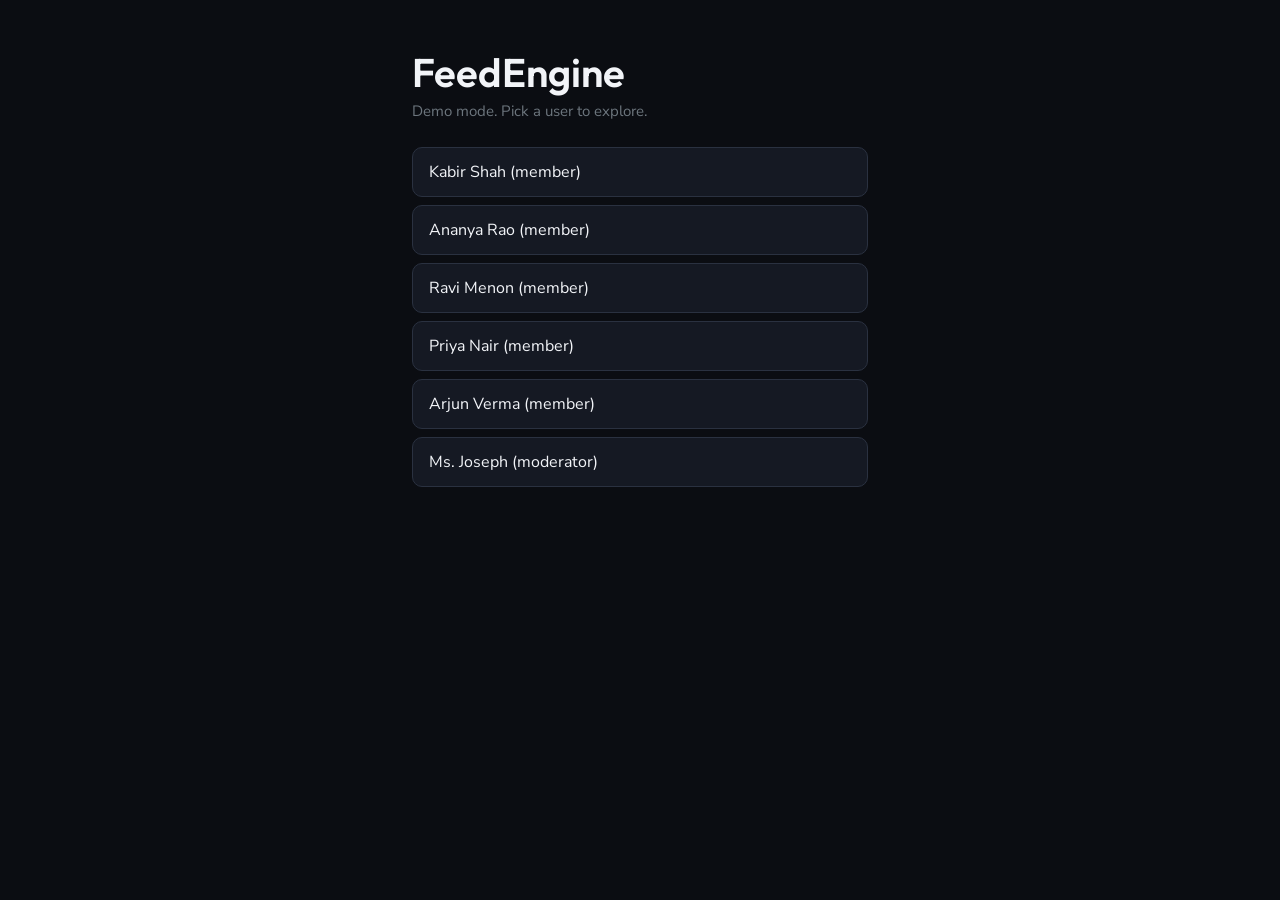
==== feed.html @ 220c7560 "Initial commit: Add Feed Engine project" ====
<!DOCTYPE html>
<html lang="en">
<head>
  <meta charset="UTF-8">
  <meta name="viewport" content="width=device-width, initial-scale=1.0">
  <title>FeedEngine – Feed</title>
  <link rel="stylesheet" href="https://cdn.jsdelivr.net/npm/bootstrap@5.3.3/dist/css/bootstrap.min.css">
  <link rel="stylesheet" href="css/styles.css">
  <link rel="preconnect" href="https://fonts.googleapis.com">
<link href="https://fonts.googleapis.com/css2?family=Nunito+Sans:wght@400;600&family=Outfit:wght@600&family=Roboto+Mono:wght@400&display=swap" rel="stylesheet">
</head>
<body>
 <main class="container py-4 feed-layout">
</head>
<body>
  <nav class="navbar bg-body-tertiary border-bottom">
    <div class="container">
      <span class="navbar-brand">FeedEngine</span>
      <button id="logout-btn" class="btn btn-sm btn-outline-danger">Logout</button>
    </div>
  </nav>

 <main class="container py-4 feed-layout">
  <h2 id="greeting" class="mb-3"></h2>

  <section class="composer" aria-label="Write a post">
    <textarea id="composer-text" class="form-control" rows="3"
      placeholder="What's happening in your club?" maxlength="280"></textarea>
    <div class="composer-footer">
      <span id="char-counter" class="counter">0 / 280</span>
      <button id="post-btn" class="btn btn-accent" disabled>Post</button>
    </div>
  </section>

  <ul id="post-list" class="post-list" role="feed" aria-label="Activity feed"></ul>
</main>
  <script type="module" src="js/feed.js"></script>
</body>
</html>
---- css/styles.css ----
:root {
  /* Surfaces */
  --bg-app: #0B0D12;
  --bg-surface: #151923;
  --bg-raised: #1E2430;
  --border: #2A3140;

  /* Text */
  --text-primary: #F2F4F8;
  --text-secondary: #A3ACBD;

  /* Accents */
  --accent: #7C5CFF;
  --live: #2EE6A6;
  --danger: #FF5C7A;

  /* Shape */
  --radius-card: 12px;
  --radius-btn: 10px;

  /* Type */
  --font-heading: 'Outfit', sans-serif;
  --font-body: 'Nunito Sans', sans-serif;
  --font-mono: 'Roboto Mono', monospace;
}

body {
  background: var(--bg-app);
  color: var(--text-primary);
  font-family: var(--font-body);
  font-size: 15px;
  line-height: 1.5;
}

h1, h2, h3 {
  font-family: var(--font-heading);
  font-weight: 600;
}

:focus-visible {
  outline: 2px solid var(--accent);
  outline-offset: 0;
}

.feed-layout {
  max-width: 640px;
}

.composer,
.post-card {
  background: var(--bg-surface);
  border: 1px solid var(--border);
  border-radius: var(--radius-card);
  padding: 16px;
  margin-bottom: 12px;
}

.composer textarea {
  background: var(--bg-raised);
  border: 1px solid var(--border);
  color: var(--text-primary);
  border-radius: var(--radius-card);
}

.composer-footer {
  display: flex;
  justify-content: space-between;
  align-items: center;
  margin-top: 8px;
}

.counter {
  font-family: var(--font-mono);
  font-size: 12px;
  color: var(--text-secondary);
}

.btn-accent {
  background: var(--accent);
  color: #FFFFFF;
  border: none;
  border-radius: var(--radius-btn);
  font-family: var(--font-heading);
  font-weight: 600;
}

.btn-accent:disabled {
  opacity: 0.5;
}

.post-list {
  list-style: none;
  padding: 0;
  margin: 0;
}

.login-layout {
  max-width: 480px;
}

#user-list button {
  background: var(--bg-surface);
  border: 1px solid var(--border);
  border-radius: var(--radius-btn);
  color: var(--text-primary);
  padding: 12px 16px;
  min-height: 48px;
  font-family: var(--font-body);
}

#user-list button:hover {
  background: var(--bg-raised);
  border-color: var(--accent);
}
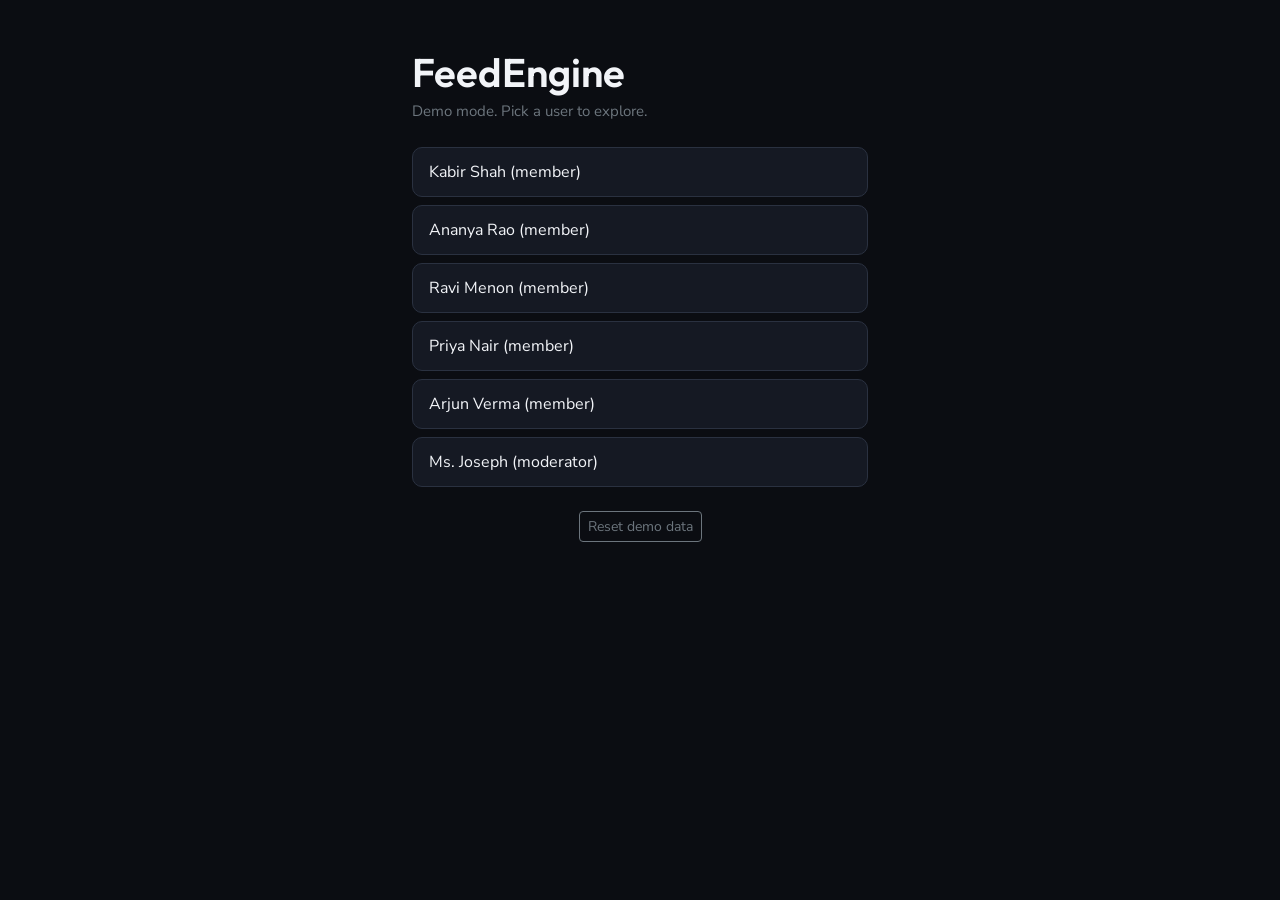
==== commit c6bb49cd: "Add post creation functionality" ====
--- a/feed.html
+++ b/feed.html
@@ -33,6 +33,9 @@
   </section>
 
   <ul id="post-list" class="post-list" role="feed" aria-label="Activity feed"></ul>
+  <div class="text-center my-3">
+  <button id="load-more-btn" class="btn btn-accent">Load more</button>
+  </div>
 </main>
   <script type="module" src="js/feed.js"></script>
 </body>
--- a/css/styles.css
+++ b/css/styles.css
@@ -111,4 +111,46 @@
 #user-list button:hover {
   background: var(--bg-raised);
   border-color: var(--accent);
+}
+
+.like-btn {
+  background: transparent;
+  border: 1px solid var(--border);
+  border-radius: var(--radius-btn);
+  color: var(--text-secondary);
+  font-family: var(--font-mono);
+  margin-top: 8px;
+}
+
+.like-btn.is-liked,
+.like-btn[aria-pressed="true"] {
+  border-color: var(--accent);
+  color: var(--accent);
+}
+
+
+.comment-list {
+  list-style: none;
+  padding: 0;
+  margin: 12px 0 8px;
+  font-size: 14px;
+  color: var(--text-secondary);
+}
+
+.comment-list li {
+  padding: 6px 0;
+  border-top: 1px solid var(--border);
+}
+
+.comment-form {
+  display: flex;
+  gap: 8px;
+  margin-top: 8px;
+}
+
+.comment-form input {
+  background: var(--bg-raised);
+  border: 1px solid var(--border);
+  color: var(--text-primary);
+  border-radius: var(--radius-btn);
 }
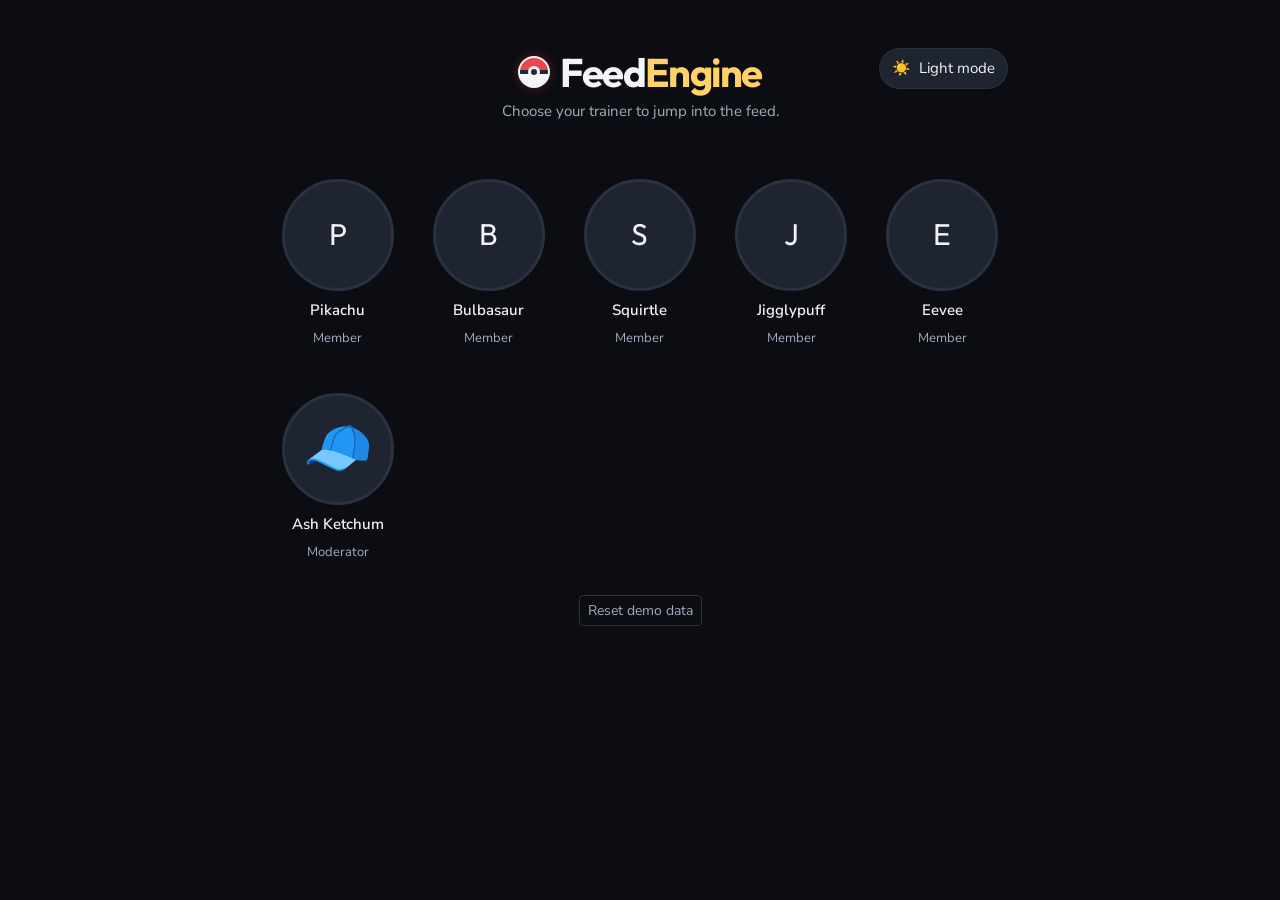
==== commit 979f039c: "Complete FeedEngine phases Co-authored-by: Copilot <223556219+Copilot@users.noreply.github.com>" ====
--- a/feed.html
+++ b/feed.html
@@ -4,39 +4,67 @@
   <meta charset="UTF-8">
   <meta name="viewport" content="width=device-width, initial-scale=1.0">
   <title>FeedEngine – Feed</title>
+  <script src="js/theme.js"></script>
   <link rel="stylesheet" href="https://cdn.jsdelivr.net/npm/bootstrap@5.3.3/dist/css/bootstrap.min.css">
   <link rel="stylesheet" href="css/styles.css">
   <link rel="preconnect" href="https://fonts.googleapis.com">
-<link href="https://fonts.googleapis.com/css2?family=Nunito+Sans:wght@400;600&family=Outfit:wght@600&family=Roboto+Mono:wght@400&display=swap" rel="stylesheet">
+  <link href="https://fonts.googleapis.com/css2?family=Nunito+Sans:wght@400;600&family=Outfit:wght@600&family=Roboto+Mono:wght@400&display=swap" rel="stylesheet">
 </head>
 <body>
- <main class="container py-4 feed-layout">
-</head>
-<body>
-  <nav class="navbar bg-body-tertiary border-bottom">
+  <nav class="navbar pokemon-navbar border-bottom" aria-label="Site">
     <div class="container">
-      <span class="navbar-brand">FeedEngine</span>
-      <button id="logout-btn" class="btn btn-sm btn-outline-danger">Logout</button>
+      <a class="navbar-brand pokemon-brand" href="feed.html">
+        <span class="pokemon-ball" aria-hidden="true"></span>
+        <span class="pokemon-brand-name">Feed<span class="pokemon-brand-accent">Engine</span></span>
+      </a>
+      <div class="navbar-actions">
+        <button id="theme-toggle" class="theme-toggle" type="button" aria-label="Switch to light mode">
+          <span class="theme-icon" aria-hidden="true">☀️</span>
+          <span class="theme-label">Light mode</span>
+        </button>
+        <button id="logout-btn" class="btn btn-sm btn-outline-danger" type="button">Logout</button>
+      </div>
     </div>
   </nav>
 
- <main class="container py-4 feed-layout">
-  <h2 id="greeting" class="mb-3"></h2>
+  <main class="container py-4 feed-layout app-main">
+    <div class="feed-heading">
+      <h1 id="greeting" class="mb-3"></h1>
+      <div class="feed-heading-actions">
+        <a id="my-profile-link" class="profile-link" href="profile.html">My profile</a>
+        <label class="following-filter">
+          <input id="following-only" type="checkbox">
+          <span>Following only</span>
+        </label>
+      </div>
+    </div>
 
-  <section class="composer" aria-label="Write a post">
-    <textarea id="composer-text" class="form-control" rows="3"
-      placeholder="What's happening in your club?" maxlength="280"></textarea>
-    <div class="composer-footer">
-      <span id="char-counter" class="counter">0 / 280</span>
-      <button id="post-btn" class="btn btn-accent" disabled>Post</button>
-    </div>
-  </section>
+    <section class="composer" aria-label="Write a post">
+      <label class="visually-hidden" for="composer-text">Write a post</label>
+      <textarea id="composer-text" class="form-control" rows="3"
+        placeholder="What's happening? Use @Name to mention a trainer." maxlength="280"></textarea>
+      <div class="composer-footer">
+        <span id="char-counter" class="counter">0 / 280</span>
+        <button id="post-btn" class="btn btn-accent" type="button" disabled>Post</button>
+      </div>
+      <p id="post-status" class="visually-hidden" aria-live="polite"></p>
+    </section>
 
-  <ul id="post-list" class="post-list" role="feed" aria-label="Activity feed"></ul>
-  <div class="text-center my-3">
-  <button id="load-more-btn" class="btn btn-accent">Load more</button>
-  </div>
-</main>
+    <section class="simulator-panel" aria-label="Activity simulator">
+      <div>
+        <strong>Activity simulator</strong>
+        <p id="simulator-status" class="mb-0 text-secondary">Paused. Start to simulate community activity.</p>
+      </div>
+      <button id="simulator-toggle" class="btn btn-sm btn-outline-secondary" type="button">Start simulator</button>
+    </section>
+
+    <ul id="post-list" class="post-list" role="feed" aria-label="Activity feed" aria-live="polite"></ul>
+    <div id="feed-sentinel" aria-hidden="true"></div>
+    <button id="load-more-btn" class="btn btn-outline-secondary load-more" type="button" hidden>Load more</button>
+  </main>
+
+  <script type="module" src="js/layout.js"></script>
+  <script type="module" src="js/notify.js"></script>
   <script type="module" src="js/feed.js"></script>
 </body>
-</html>+</html>
--- a/css/styles.css
+++ b/css/styles.css
@@ -10,9 +10,16 @@
   --text-secondary: #A3ACBD;
 
   /* Accents */
-  --accent: #7C5CFF;
+  --accent: #A48FFF;
+  --button-accent: #6246D8;
   --live: #2EE6A6;
   --danger: #FF5C7A;
+  --button-danger-text: #202733;
+  --badge-text: #202733;
+  --pokemon-red: #ED454E;
+  --pokemon-yellow: #FFD166;
+  --pokemon-dark: #202733;
+  --pokemon-light: #F2F4F8;
 
   /* Shape */
   --radius-card: 12px;
@@ -24,6 +31,27 @@
   --font-mono: 'Roboto Mono', monospace;
 }
 
+:root[data-theme="light"] {
+  color-scheme: light;
+  --bg-app: #F4F6FA;
+  --bg-surface: #FFFFFF;
+  --bg-raised: #E9EDF5;
+  --border: #D3D9E5;
+  --text-primary: #202733;
+  --text-secondary: #657084;
+  --accent: #6246D8;
+  --button-accent: #6246D8;
+  --live: #087F5B;
+  --danger: #D73756;
+  --button-danger-text: #FFFFFF;
+  --badge-text: #FFFFFF;
+  --pokemon-yellow: #B77700;
+}
+
+:root {
+  color-scheme: dark;
+}
+
 body {
   background: var(--bg-app);
   color: var(--text-primary);
@@ -37,6 +65,151 @@
   font-weight: 600;
 }
 
+.pokemon-brand {
+  display: inline-flex;
+  align-items: center;
+  justify-content: center;
+  gap: 10px;
+}
+
+.pokemon-brand-name {
+  color: var(--text-primary);
+  font-family: var(--font-heading);
+  font-weight: 700;
+  letter-spacing: -0.04em;
+}
+
+.pokemon-brand-accent {
+  color: var(--pokemon-yellow);
+}
+
+.pokemon-navbar .pokemon-brand-accent {
+  color: var(--pokemon-yellow);
+}
+
+.pokemon-ball {
+  position: relative;
+  display: inline-block;
+  width: 32px;
+  height: 32px;
+  flex: 0 0 32px;
+  border: 2px solid var(--pokemon-light);
+  border-radius: 50%;
+  background: linear-gradient(
+    to bottom,
+    var(--pokemon-red) 0 43%,
+    var(--pokemon-dark) 43% 57%,
+    var(--pokemon-light) 57% 100%
+  );
+  box-shadow: 0 0 12px rgb(237 69 78 / 30%);
+}
+
+.pokemon-ball::after {
+  position: absolute;
+  top: 50%;
+  left: 50%;
+  width: 12px;
+  height: 12px;
+  border: 3px solid var(--pokemon-light);
+  border-radius: 50%;
+  background: var(--pokemon-dark);
+  content: "";
+  transform: translate(-50%, -50%);
+}
+
+.pokemon-navbar {
+  background: var(--bg-surface);
+  border-color: var(--border) !important;
+}
+
+.pokemon-navbar .navbar-brand {
+  padding: 0;
+  font-size: 1.35rem;
+}
+
+.theme-toggle {
+  display: inline-flex;
+  align-items: center;
+  gap: 8px;
+  padding: 8px 12px;
+  border: 1px solid var(--border);
+  border-radius: 999px;
+  background: var(--bg-raised);
+  color: var(--text-primary);
+  font: inherit;
+  cursor: pointer;
+  transition: background-color 160ms ease, border-color 160ms ease;
+}
+
+.theme-toggle:hover {
+  border-color: var(--accent);
+  background: var(--bg-surface);
+}
+
+.theme-toggle:focus-visible {
+  outline-offset: 3px;
+}
+
+.theme-icon {
+  line-height: 1;
+}
+
+.login-header {
+  position: relative;
+}
+
+.login-theme-toggle {
+  position: absolute;
+  top: 0;
+  right: 0;
+}
+
+.navbar-actions {
+  display: flex;
+  align-items: center;
+  gap: 12px;
+}
+
+.navbar-actions .nav-link {
+  color: var(--text-primary);
+}
+
+.notification-bell {
+  position: relative;
+  display: inline-grid;
+  place-items: center;
+  width: 40px;
+  height: 40px;
+  border: 1px solid var(--border);
+  border-radius: 50%;
+  background: var(--bg-raised);
+  color: var(--text-primary);
+  font-size: 19px;
+  text-decoration: none;
+}
+
+.notification-bell:hover {
+  border-color: var(--accent);
+  color: var(--text-primary);
+}
+
+.notification-badge {
+  position: absolute;
+  top: -5px;
+  right: -5px;
+  min-width: 19px;
+  height: 19px;
+  padding: 0 4px;
+  border: 2px solid var(--bg-surface);
+  border-radius: 999px;
+  background: var(--danger);
+  color: var(--badge-text);
+  font-size: 11px;
+  font-weight: 700;
+  line-height: 15px;
+  text-align: center;
+}
+
 :focus-visible {
   outline: 2px solid var(--accent);
   outline-offset: 0;
@@ -46,6 +219,43 @@
   max-width: 640px;
 }
 
+.feed-heading {
+  display: flex;
+  align-items: center;
+  justify-content: space-between;
+  gap: 16px;
+}
+
+.feed-heading-actions {
+  display: flex;
+  align-items: center;
+  gap: 18px;
+}
+
+.profile-link {
+  color: var(--accent);
+  font-weight: 600;
+  text-decoration: none;
+}
+
+.profile-link:hover {
+  text-decoration: underline;
+}
+
+.following-filter {
+  display: inline-flex;
+  align-items: center;
+  gap: 8px;
+  color: var(--text-secondary);
+  white-space: nowrap;
+}
+
+.following-filter input {
+  width: 17px;
+  height: 17px;
+  accent-color: var(--accent);
+}
+
 .composer,
 .post-card {
   background: var(--bg-surface);
@@ -62,6 +272,15 @@
   border-radius: var(--radius-card);
 }
 
+.composer textarea::placeholder {
+  color: var(--text-secondary);
+  opacity: 1;
+}
+
+.text-secondary {
+  color: var(--text-secondary) !important;
+}
+
 .composer-footer {
   display: flex;
   justify-content: space-between;
@@ -76,7 +295,7 @@
 }
 
 .btn-accent {
-  background: var(--accent);
+  background: var(--button-accent);
   color: #FFFFFF;
   border: none;
   border-radius: var(--radius-btn);
@@ -88,69 +307,675 @@
   opacity: 0.5;
 }
 
+.btn-accent:hover:not(:disabled) {
+  background: color-mix(in srgb, var(--button-accent) 86%, #000000);
+}
+
+.btn-outline-secondary {
+  --bs-btn-color: var(--text-secondary);
+  --bs-btn-border-color: var(--border);
+  --bs-btn-hover-color: var(--text-primary);
+  --bs-btn-hover-bg: var(--bg-raised);
+  --bs-btn-hover-border-color: var(--accent);
+  --bs-btn-active-color: var(--text-primary);
+  --bs-btn-active-bg: var(--bg-raised);
+  --bs-btn-active-border-color: var(--accent);
+}
+
+.btn-outline-danger {
+  --bs-btn-color: var(--danger);
+  --bs-btn-border-color: var(--danger);
+  --bs-btn-hover-color: var(--button-danger-text);
+  --bs-btn-hover-bg: var(--danger);
+  --bs-btn-hover-border-color: var(--danger);
+  --bs-btn-active-color: var(--button-danger-text);
+  --bs-btn-active-bg: var(--danger);
+}
+
+.composer textarea:focus,
+.comment-form textarea:focus {
+  background: var(--bg-raised);
+  border-color: var(--accent);
+  color: var(--text-primary);
+  box-shadow: 0 0 0 0.2rem color-mix(in srgb, var(--accent) 25%, transparent);
+}
+
 .post-list {
   list-style: none;
   padding: 0;
   margin: 0;
 }
 
+.post-header {
+  display: flex;
+  align-items: flex-start;
+  justify-content: space-between;
+  gap: 12px;
+  margin-bottom: 12px;
+}
+
+.post-author {
+  color: var(--text-primary);
+  font-family: var(--font-heading);
+  font-weight: 600;
+  text-decoration: none;
+}
+
+.post-author:hover,
+.comment-item a:hover {
+  color: var(--accent);
+}
+
+.post-time,
+.comment-item time {
+  display: block;
+  color: var(--text-secondary);
+  font-size: 12px;
+}
+
+.post-content {
+  margin-bottom: 16px;
+  overflow-wrap: anywhere;
+  white-space: pre-wrap;
+}
+
+.hashtag {
+  color: var(--accent);
+  font-weight: 700;
+}
+
+.post-actions {
+  display: flex;
+  align-items: center;
+  flex-wrap: wrap;
+  gap: 16px;
+  border-top: 1px solid var(--border);
+  padding-top: 12px;
+}
+
+.post-action {
+  padding: 0;
+  border: 0;
+  background: none;
+  color: var(--text-secondary);
+  font: inherit;
+  text-decoration: none;
+  cursor: pointer;
+}
+
+.post-action:hover,
+.post-action.is-active {
+  color: var(--danger);
+}
+
+.post-detail-link {
+  margin-left: auto;
+  color: var(--accent);
+}
+
+.post-delete {
+  padding: 2px 8px;
+  border: 1px solid var(--border);
+  border-radius: 8px;
+  background: transparent;
+  color: var(--danger);
+  font: inherit;
+  font-size: 13px;
+}
+
+.post-delete:hover {
+  border-color: var(--danger);
+}
+
+.empty-state {
+  padding: 24px;
+  color: var(--text-secondary);
+  text-align: center;
+}
+
+.load-more {
+  display: block;
+  margin: 12px auto;
+}
+
+.load-more[hidden] {
+  display: none;
+}
+
+.simulator-panel {
+  display: flex;
+  align-items: center;
+  justify-content: space-between;
+  gap: 16px;
+  padding: 12px 16px;
+  margin-bottom: 16px;
+  border: 1px solid var(--border);
+  border-radius: var(--radius-card);
+  background: var(--bg-surface);
+}
+
+.simulator-panel p {
+  font-size: 13px;
+}
+
+.toast-region {
+  position: fixed;
+  z-index: 1080;
+  top: 76px;
+  right: 16px;
+  display: grid;
+  width: min(340px, calc(100vw - 32px));
+  gap: 8px;
+}
+
+.toast-card {
+  display: block;
+  padding: 12px 16px;
+  border: 1px solid var(--border);
+  border-left: 4px solid var(--accent);
+  border-radius: var(--radius-card);
+  background: var(--bg-surface);
+  box-shadow: 0 8px 24px rgb(0 0 0 / 16%);
+  color: var(--text-primary);
+  text-decoration: none;
+}
+
+.toast-card:hover {
+  border-color: var(--accent);
+  color: var(--text-primary);
+}
+
+.toast-overflow {
+  color: var(--accent);
+  font-weight: 700;
+  text-align: center;
+}
+
+.social-layout {
+  max-width: 760px;
+}
+
+.app-grid {
+  display: grid;
+  grid-template-columns: minmax(150px, 190px) minmax(0, 660px) minmax(160px, 210px);
+  align-items: start;
+  gap: 20px;
+  width: min(1440px, 100%);
+  margin: 24px auto;
+  padding: 0 24px;
+}
+
+.app-main.container {
+  width: 100%;
+  max-width: none;
+  margin: 0;
+  padding-right: 0 !important;
+  padding-left: 0 !important;
+}
+
+.app-sidebar,
+.app-rail {
+  position: sticky;
+  top: 24px;
+}
+
+.sidebar-navigation {
+  display: grid;
+  gap: 6px;
+}
+
+.sidebar-link,
+.bottom-tab {
+  display: flex;
+  align-items: center;
+  gap: 12px;
+  border-radius: 12px;
+  color: var(--text-secondary);
+  text-decoration: none;
+}
+
+.sidebar-link {
+  padding: 12px;
+}
+
+.sidebar-link:hover,
+.sidebar-link[aria-current="page"] {
+  background: var(--bg-surface);
+  color: var(--text-primary);
+}
+
+.sidebar-link[aria-current="page"] {
+  box-shadow: inset 3px 0 var(--accent);
+}
+
+.layout-link-icon {
+  width: 24px;
+  font-size: 19px;
+  text-align: center;
+}
+
+.rail-card {
+  padding: 16px;
+  margin-bottom: 14px;
+  border: 1px solid var(--border);
+  border-radius: var(--radius-card);
+  background: var(--bg-surface);
+}
+
+.rail-card h2 {
+  margin-bottom: 12px;
+  font-family: var(--font-heading);
+  font-size: 16px;
+}
+
+.rail-trainer-name {
+  margin-bottom: 4px;
+  font-weight: 700;
+}
+
+.rail-trainers {
+  display: grid;
+  gap: 8px;
+  padding: 0;
+  margin: 0;
+  list-style: none;
+}
+
+.rail-trainers a {
+  color: var(--text-secondary);
+  text-decoration: none;
+}
+
+.rail-trainers a:hover {
+  color: var(--accent);
+}
+
+.bottom-tabbar {
+  display: none;
+}
+
+.profile-summary,
+.post-detail,
+.comments-section,
+.notification-panel {
+  padding: 20px;
+  margin-bottom: 16px;
+  border: 1px solid var(--border);
+  border-radius: var(--radius-card);
+  background: var(--bg-surface);
+}
+
+.profile-summary {
+  display: flex;
+  align-items: center;
+  justify-content: space-between;
+  gap: 20px;
+}
+
+.profile-bio {
+  color: var(--text-secondary);
+}
+
+.profile-stats {
+  display: flex;
+  gap: 20px;
+  color: var(--text-secondary);
+}
+
+.profile-stats strong {
+  color: var(--text-primary);
+}
+
+.moderation-header {
+  margin-bottom: 20px;
+}
+
+.moderation-reason-form {
+  display: grid;
+  gap: 10px;
+  padding: 16px;
+  margin-bottom: 20px;
+  border: 1px solid var(--border);
+  border-radius: var(--radius-card);
+  background: var(--bg-surface);
+}
+
+.moderation-reason-form[hidden] {
+  display: none;
+}
+
+.moderation-reason-form textarea {
+  border-color: var(--border);
+  background: var(--bg-raised);
+  color: var(--text-primary);
+}
+
+.moderation-form-actions {
+  display: flex;
+  gap: 10px;
+}
+
+.moderation-item {
+  margin-bottom: 16px;
+  padding: 12px;
+  border: 1px solid var(--border);
+  border-radius: var(--radius-card);
+  background: var(--bg-surface);
+}
+
+.moderation-item .post-card {
+  margin-bottom: 10px;
+}
+
+.moderation-hidden-reason {
+  margin: 0 0 10px;
+  color: var(--danger);
+  overflow-wrap: anywhere;
+}
+
+.comments-list,
+.notification-list {
+  display: grid;
+  gap: 10px;
+  padding: 0;
+  margin: 16px 0;
+  list-style: none;
+}
+
+.comment-item {
+  padding: 12px;
+  border-radius: 10px;
+  background: var(--bg-raised);
+}
+
+.comment-item a {
+  margin-right: 8px;
+  color: var(--text-primary);
+  font-weight: 600;
+  text-decoration: none;
+}
+
+.comment-item p {
+  margin: 6px 0 0;
+  white-space: pre-wrap;
+  overflow-wrap: anywhere;
+}
+
+.comment-form {
+  display: flex;
+  gap: 10px;
+}
+
+.comment-form textarea {
+  min-height: 44px;
+  border-color: var(--border);
+  border-radius: var(--radius-card);
+  background: var(--bg-raised);
+  color: var(--text-primary);
+}
+
+.comment-form textarea::placeholder {
+  color: var(--text-secondary);
+  opacity: 1;
+}
+
+.notification-tabs {
+  display: flex;
+  gap: 8px;
+  margin-bottom: 16px;
+}
+
+.notification-heading {
+  display: flex;
+  align-items: center;
+  justify-content: space-between;
+  gap: 16px;
+}
+
+.notification-heading h1 {
+  margin-bottom: 0;
+}
+
+.notification-tab {
+  padding: 8px 14px;
+  border: 1px solid var(--border);
+  border-radius: 999px;
+  background: transparent;
+  color: var(--text-secondary);
+}
+
+.notification-tab[aria-selected="true"] {
+  border-color: var(--accent);
+  background: var(--button-accent);
+  color: #FFFFFF;
+}
+
+.notification-row {
+  display: block;
+  padding: 14px 16px;
+  border: 1px solid var(--border);
+  border-radius: 10px;
+  background: var(--bg-raised);
+  color: var(--text-primary);
+  text-decoration: none;
+}
+
+.notification-row:hover {
+  border-color: var(--accent);
+  color: var(--text-primary);
+}
+
+.notification-row.unread {
+  border-left: 4px solid var(--accent);
+  font-weight: 700;
+}
+
+.notification-time {
+  display: block;
+  margin-top: 4px;
+  color: var(--text-secondary);
+  font-size: 12px;
+  font-weight: 400;
+}
+
 .login-layout {
-  max-width: 480px;
-}
-
-#user-list button {
-  background: var(--bg-surface);
-  border: 1px solid var(--border);
-  border-radius: var(--radius-btn);
-  color: var(--text-primary);
-  padding: 12px 16px;
-  min-height: 48px;
+  max-width: 760px;
+}
+
+#user-list {
+  display: grid;
+  grid-template-columns: repeat(auto-fit, minmax(120px, 1fr));
+  gap: 28px 20px;
+}
+
+.user-card {
+  display: flex;
+  flex-direction: column;
+  align-items: center;
+  gap: 8px;
+  padding: 8px;
+  background: transparent;
+  border: 0;
+  color: var(--text-primary);
   font-family: var(--font-body);
-}
-
-#user-list button:hover {
+  cursor: pointer;
+}
+
+.user-avatar {
+  position: relative;
+  display: grid;
+  place-items: center;
+  width: 112px;
+  aspect-ratio: 1;
+  overflow: hidden;
+  border: 3px solid var(--border);
+  border-radius: 50%;
   background: var(--bg-raised);
+  color: var(--text-primary);
+  transition: border-color 160ms ease, transform 160ms ease;
+}
+
+.user-avatar-initials {
+  font-family: var(--font-heading);
+  font-size: 30px;
+}
+
+.user-avatar-emoji {
+  font-size: 56px;
+  line-height: 1;
+}
+
+.user-avatar img {
+  position: absolute;
+  inset: 0;
+  width: 100%;
+  height: 100%;
+  padding: 8px;
+  object-fit: contain;
+}
+
+.user-card-name {
+  font-weight: 600;
+  text-align: center;
+}
+
+.user-card-role {
+  color: var(--text-secondary);
+  font-size: 13px;
+  text-transform: capitalize;
+}
+
+.user-card:hover .user-avatar,
+.user-card:focus-visible .user-avatar {
   border-color: var(--accent);
-}
-
-.like-btn {
-  background: transparent;
-  border: 1px solid var(--border);
-  border-radius: var(--radius-btn);
-  color: var(--text-secondary);
-  font-family: var(--font-mono);
-  margin-top: 8px;
-}
-
-.like-btn.is-liked,
-.like-btn[aria-pressed="true"] {
-  border-color: var(--accent);
-  color: var(--accent);
-}
-
-
-.comment-list {
-  list-style: none;
-  padding: 0;
-  margin: 12px 0 8px;
-  font-size: 14px;
-  color: var(--text-secondary);
-}
-
-.comment-list li {
-  padding: 6px 0;
-  border-top: 1px solid var(--border);
-}
-
-.comment-form {
-  display: flex;
-  gap: 8px;
-  margin-top: 8px;
-}
-
-.comment-form input {
-  background: var(--bg-raised);
-  border: 1px solid var(--border);
-  color: var(--text-primary);
-  border-radius: var(--radius-btn);
+  transform: translateY(-2px);
+}
+
+@media (max-width: 575px) {
+  .login-header {
+    padding-top: 48px;
+  }
+
+  .login-theme-toggle {
+    right: 50%;
+    transform: translateX(50%);
+  }
+
+  .navbar-actions {
+    gap: 8px;
+  }
+
+  .navbar-actions .nav-link {
+    display: none;
+  }
+
+  .pokemon-navbar .theme-label {
+    display: none;
+  }
+
+  .theme-toggle {
+    gap: 6px;
+    padding: 7px 9px;
+  }
+
+  .navbar-actions {
+    gap: 6px;
+  }
+
+  .feed-heading,
+  .profile-summary {
+    align-items: flex-start;
+    flex-direction: column;
+  }
+
+  .feed-heading-actions {
+    flex-wrap: wrap;
+  }
+
+  .profile-stats {
+    gap: 14px;
+  }
+
+  .simulator-panel,
+  .comment-form,
+  .notification-heading {
+    align-items: stretch;
+    flex-direction: column;
+  }
+}
+
+#feed-sentinel {
+  height: 1px;
+}
+
+@media (max-width: 930px) {
+  .app-grid {
+    grid-template-columns: minmax(170px, 210px) minmax(0, 700px);
+    justify-content: center;
+  }
+
+  .app-rail {
+    display: none;
+  }
+}
+
+@media (max-width: 767px) {
+  .app-grid {
+    display: block;
+    margin: 12px auto 0;
+    padding: 0 16px 88px;
+  }
+
+  .app-sidebar,
+  .app-rail {
+    display: none;
+  }
+
+  .bottom-tabbar {
+    position: fixed;
+    z-index: 1060;
+    right: 0;
+    bottom: 0;
+    left: 0;
+    display: grid;
+    grid-auto-columns: minmax(0, 1fr);
+    grid-auto-flow: column;
+    padding: 8px max(8px, env(safe-area-inset-left)) calc(8px + env(safe-area-inset-bottom));
+    border-top: 1px solid var(--border);
+    background: var(--bg-surface);
+    box-shadow: 0 -6px 20px rgb(0 0 0 / 10%);
+  }
+
+  .bottom-tab {
+    flex-direction: column;
+    justify-content: center;
+    gap: 2px;
+    min-width: 0;
+    padding: 4px 2px;
+    font-size: 11px;
+  }
+
+  .bottom-tab[aria-current="page"] {
+    color: var(--accent);
+    font-weight: 700;
+  }
+
+  .bottom-tab .layout-link-icon {
+    font-size: 20px;
+  }
+
+  .app-main.container {
+    padding-bottom: 16px !important;
+  }
+}
+
+@media (prefers-reduced-motion: reduce) {
+  *,
+  *::before,
+  *::after {
+    scroll-behavior: auto !important;
+    transition-duration: 0.01ms !important;
+    animation-duration: 0.01ms !important;
+    animation-iteration-count: 1 !important;
+  }
 }
